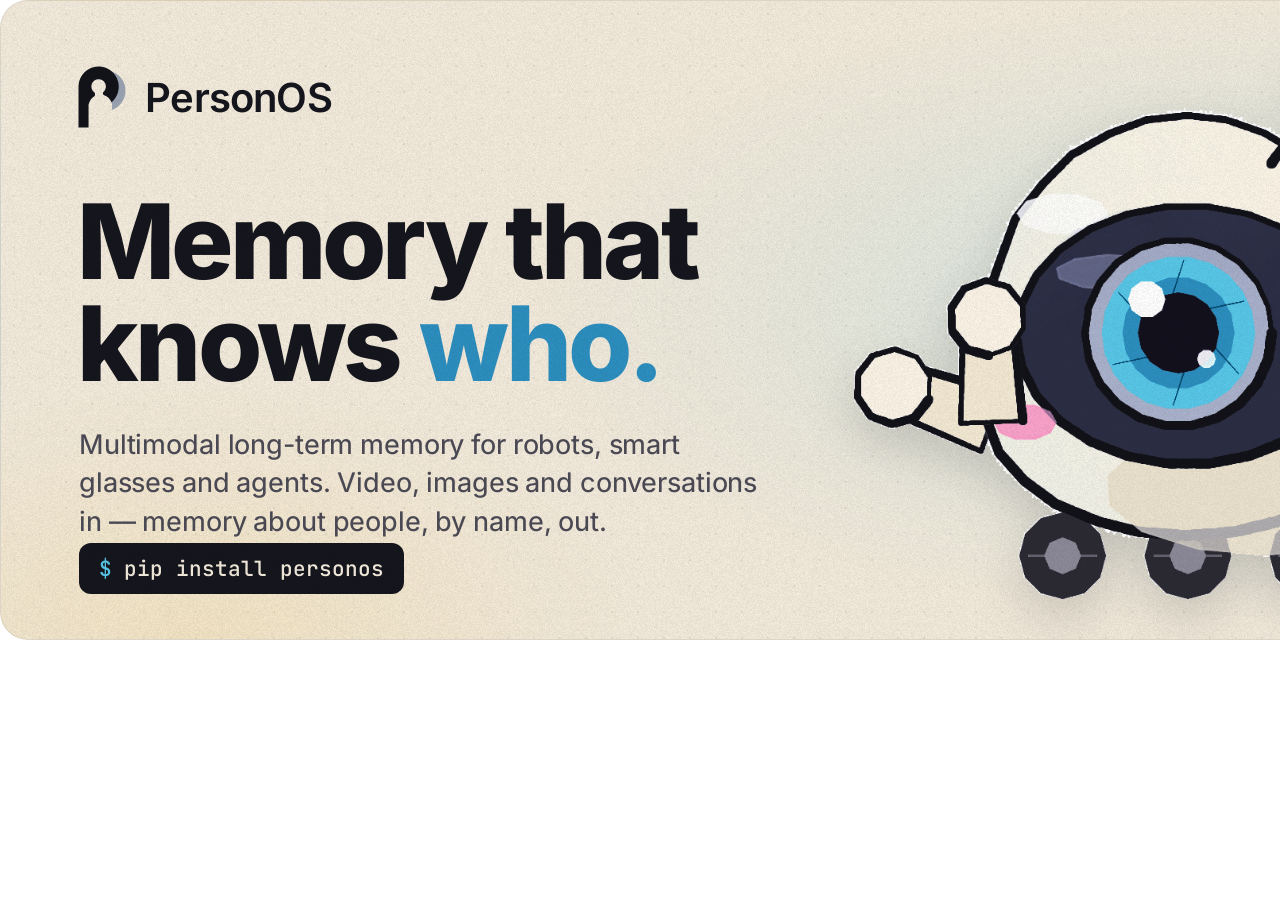
==== docs/assets/banner/index.html @ cc4673a1 "docs(readme): refine bilingual presentation and optimize demo assets Align the English and Chinese p" ====
<!doctype html>
<html lang="en">
<head>
<meta charset="utf-8">
<title>PersonOS banner</title>
<style>
  @font-face { font-family: 'Inter'; src: url('../fonts/Inter-Variable.woff2') format('woff2'); font-weight: 100 900; }
  @font-face { font-family: 'JetBrains Mono'; src: url('../fonts/JetBrainsMono-Variable.woff2') format('woff2'); font-weight: 100 800; }
  @font-face { font-family: 'Caveat'; src: url('../../demo/anim/fonts/Caveat-Variable.woff2') format('woff2'); font-weight: 400 700; }
  html, body { margin: 0; background: transparent; }
  #banner {
    position: relative; width: 1600px; height: 640px; overflow: hidden; border-radius: 28px;
    background: #F3EBDC;
    background-image:
      radial-gradient(1200px 520px at 78% 48%, rgba(88, 199, 232, .18), transparent 60%),
      radial-gradient(700px 400px at 12% 100%, rgba(242, 193, 74, .16), transparent 65%),
      radial-gradient(rgba(43, 42, 51, .07) 1px, transparent 1.4px);
    background-size: auto, auto, 26px 26px;
    font-family: 'Inter', system-ui, sans-serif; color: #15161d; -webkit-font-smoothing: antialiased;
    border: 1.5px solid rgba(43, 42, 51, .12); box-sizing: border-box;
  }
  .grain { position: absolute; inset: 0; mix-blend-mode: multiply; opacity: .55; pointer-events: none;
           background-image: url('grain.png'); background-size: 320px 320px; }
  .lockup { position: absolute; left: 76px; top: 64px; height: 64px; display: flex; align-items: center; gap: 18px; }
  .lockup img { height: 64px; }
  .lockup .word { font-weight: 600; font-size: 40px; letter-spacing: -.02em; color: #15161d; }
  h1 { position: absolute; left: 76px; top: 190px; margin: 0; font-weight: 800; font-size: 104px; line-height: .98; letter-spacing: -.035em; width: 760px; }
  h1 .who { color: #2C8FC0; }
  .sub { position: absolute; left: 78px; top: 425px; width: 700px; font-size: 27px; line-height: 1.42; color: #4b4a55; font-weight: 450; letter-spacing: -.005em; }
  .pip { position: absolute; left: 78px; top: 542px; display: inline-flex; align-items: center; gap: 12px;
         background: #15161d; color: #F3EBDC; border-radius: 12px; padding: 12px 20px;
         font-family: 'JetBrains Mono', monospace; font-size: 21px; font-weight: 500; }
  .pip .d { color: #58C7E8; }
  .pebble { position: absolute; right: 110px; bottom: 40px; height: 560px; filter: drop-shadow(0 18px 24px rgba(43,42,51,.18)); }
</style>
</head>
<body>
<div id="banner">
  <div class="lockup"><img src="../brand/mark.svg" alt=""><span class="word">PersonOS</span></div>
  <h1>Memory that knows <span class="who">who.</span></h1>
  <div class="sub">Multimodal long-term memory for robots, smart glasses and agents. Video, images and conversations in — memory about people, by name, out.</div>
  <div class="pip"><span class="d">$</span> pip install personos</div>
  <img class="pebble" src="pebble.png" alt="">
  <div class="grain"></div>
</div>
</body>
</html>
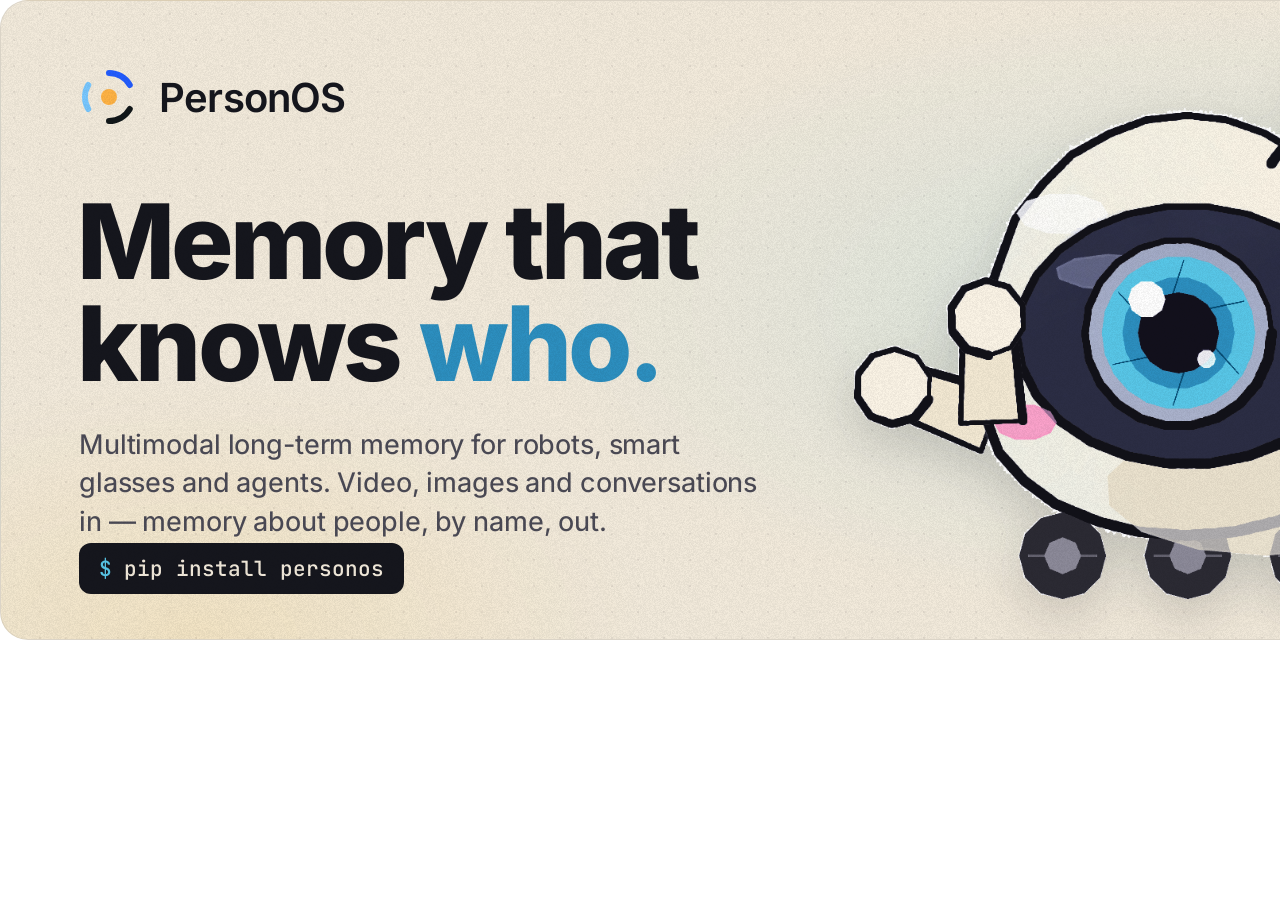
==== commit a0c1bdac: "design: adopt the flat color PersonOS identity" ====
--- a/docs/assets/banner/index.html
+++ b/docs/assets/banner/index.html
@@ -36,7 +36,7 @@
 </head>
 <body>
 <div id="banner">
-  <div class="lockup"><img src="../brand/mark.svg" alt=""><span class="word">PersonOS</span></div>
+  <div class="lockup"><img src="../brand/mark-color.svg" alt=""><span class="word">PersonOS</span></div>
   <h1>Memory that knows <span class="who">who.</span></h1>
   <div class="sub">Multimodal long-term memory for robots, smart glasses and agents. Video, images and conversations in — memory about people, by name, out.</div>
   <div class="pip"><span class="d">$</span> pip install personos</div>
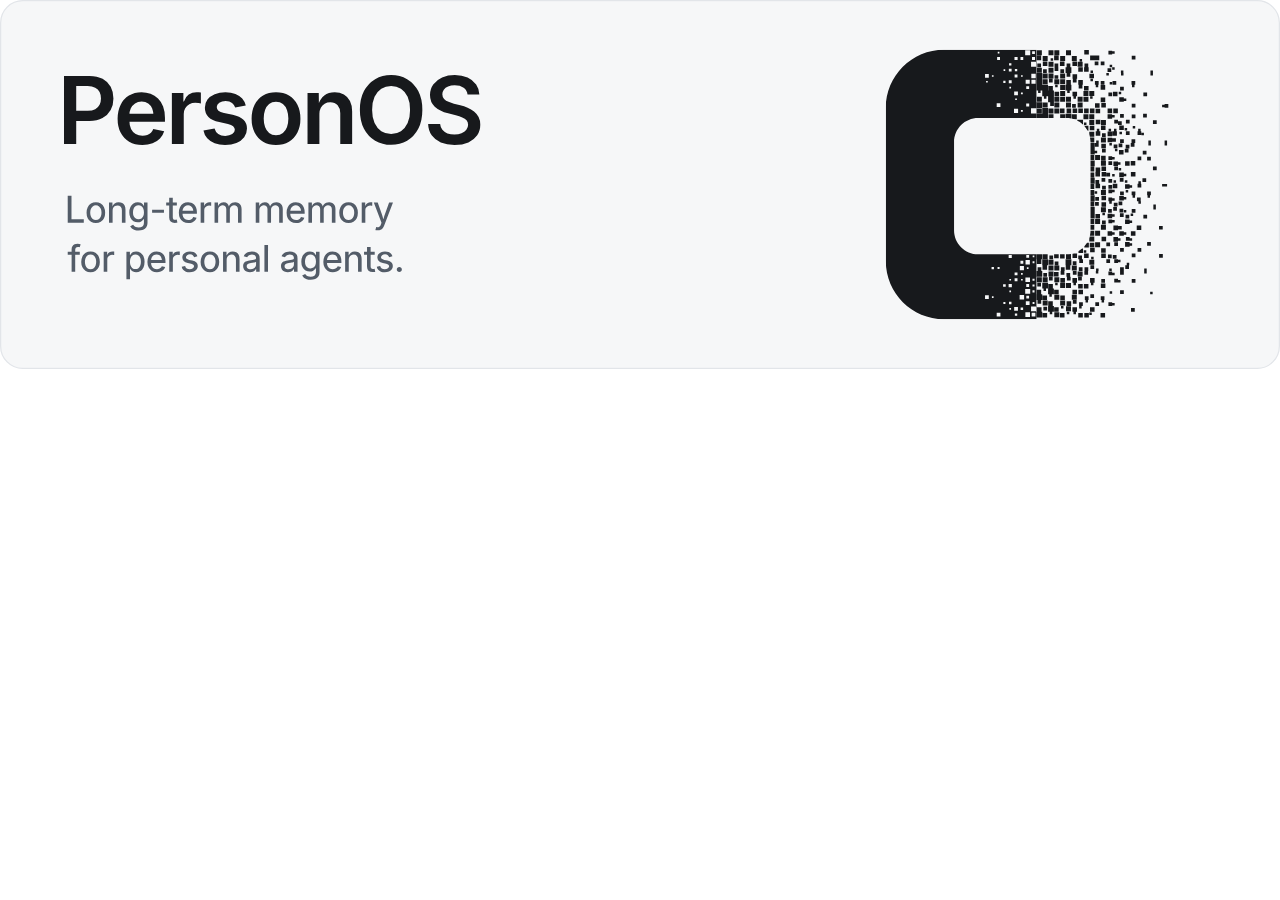
==== commit cb55f6c9: "design: adopt particle identity and refine README header" ====
--- a/docs/assets/banner/index.html
+++ b/docs/assets/banner/index.html
@@ -1,47 +1,20 @@
 <!doctype html>
 <html lang="en">
 <head>
-<meta charset="utf-8">
-<title>PersonOS banner</title>
-<style>
-  @font-face { font-family: 'Inter'; src: url('../fonts/Inter-Variable.woff2') format('woff2'); font-weight: 100 900; }
-  @font-face { font-family: 'JetBrains Mono'; src: url('../fonts/JetBrainsMono-Variable.woff2') format('woff2'); font-weight: 100 800; }
-  @font-face { font-family: 'Caveat'; src: url('../../demo/anim/fonts/Caveat-Variable.woff2') format('woff2'); font-weight: 400 700; }
-  html, body { margin: 0; background: transparent; }
-  #banner {
-    position: relative; width: 1600px; height: 640px; overflow: hidden; border-radius: 28px;
-    background: #F3EBDC;
-    background-image:
-      radial-gradient(1200px 520px at 78% 48%, rgba(88, 199, 232, .18), transparent 60%),
-      radial-gradient(700px 400px at 12% 100%, rgba(242, 193, 74, .16), transparent 65%),
-      radial-gradient(rgba(43, 42, 51, .07) 1px, transparent 1.4px);
-    background-size: auto, auto, 26px 26px;
-    font-family: 'Inter', system-ui, sans-serif; color: #15161d; -webkit-font-smoothing: antialiased;
-    border: 1.5px solid rgba(43, 42, 51, .12); box-sizing: border-box;
-  }
-  .grain { position: absolute; inset: 0; mix-blend-mode: multiply; opacity: .55; pointer-events: none;
-           background-image: url('grain.png'); background-size: 320px 320px; }
-  .lockup { position: absolute; left: 76px; top: 64px; height: 64px; display: flex; align-items: center; gap: 18px; }
-  .lockup img { height: 64px; }
-  .lockup .word { font-weight: 600; font-size: 40px; letter-spacing: -.02em; color: #15161d; }
-  h1 { position: absolute; left: 76px; top: 190px; margin: 0; font-weight: 800; font-size: 104px; line-height: .98; letter-spacing: -.035em; width: 760px; }
-  h1 .who { color: #2C8FC0; }
-  .sub { position: absolute; left: 78px; top: 425px; width: 700px; font-size: 27px; line-height: 1.42; color: #4b4a55; font-weight: 450; letter-spacing: -.005em; }
-  .pip { position: absolute; left: 78px; top: 542px; display: inline-flex; align-items: center; gap: 12px;
-         background: #15161d; color: #F3EBDC; border-radius: 12px; padding: 12px 20px;
-         font-family: 'JetBrains Mono', monospace; font-size: 21px; font-weight: 500; }
-  .pip .d { color: #58C7E8; }
-  .pebble { position: absolute; right: 110px; bottom: 40px; height: 560px; filter: drop-shadow(0 18px 24px rgba(43,42,51,.18)); }
-</style>
+  <meta charset="utf-8">
+  <meta name="viewport" content="width=device-width, initial-scale=1">
+  <title>PersonOS cover</title>
+  <style>
+    body { margin: 0; }
+    #banner { display: block; width: 100%; height: auto; }
+  </style>
 </head>
 <body>
-<div id="banner">
-  <div class="lockup"><img src="../brand/mark-color.svg" alt=""><span class="word">PersonOS</span></div>
-  <h1>Memory that knows <span class="who">who.</span></h1>
-  <div class="sub">Multimodal long-term memory for robots, smart glasses and agents. Video, images and conversations in — memory about people, by name, out.</div>
-  <div class="pip"><span class="d">$</span> pip install personos</div>
-  <img class="pebble" src="pebble.png" alt="">
-  <div class="grain"></div>
-</div>
+  <picture>
+    <source media="(max-width: 600px) and (prefers-color-scheme: dark)" srcset="../brand/readme-hero-mobile-dark.svg">
+    <source media="(max-width: 600px)" srcset="../brand/readme-hero-mobile.svg">
+    <source media="(prefers-color-scheme: dark)" srcset="../brand/readme-hero-dark.svg">
+    <img id="banner" src="../brand/readme-hero.svg" alt="PersonOS — Long-term memory for personal agents">
+  </picture>
 </body>
 </html>
